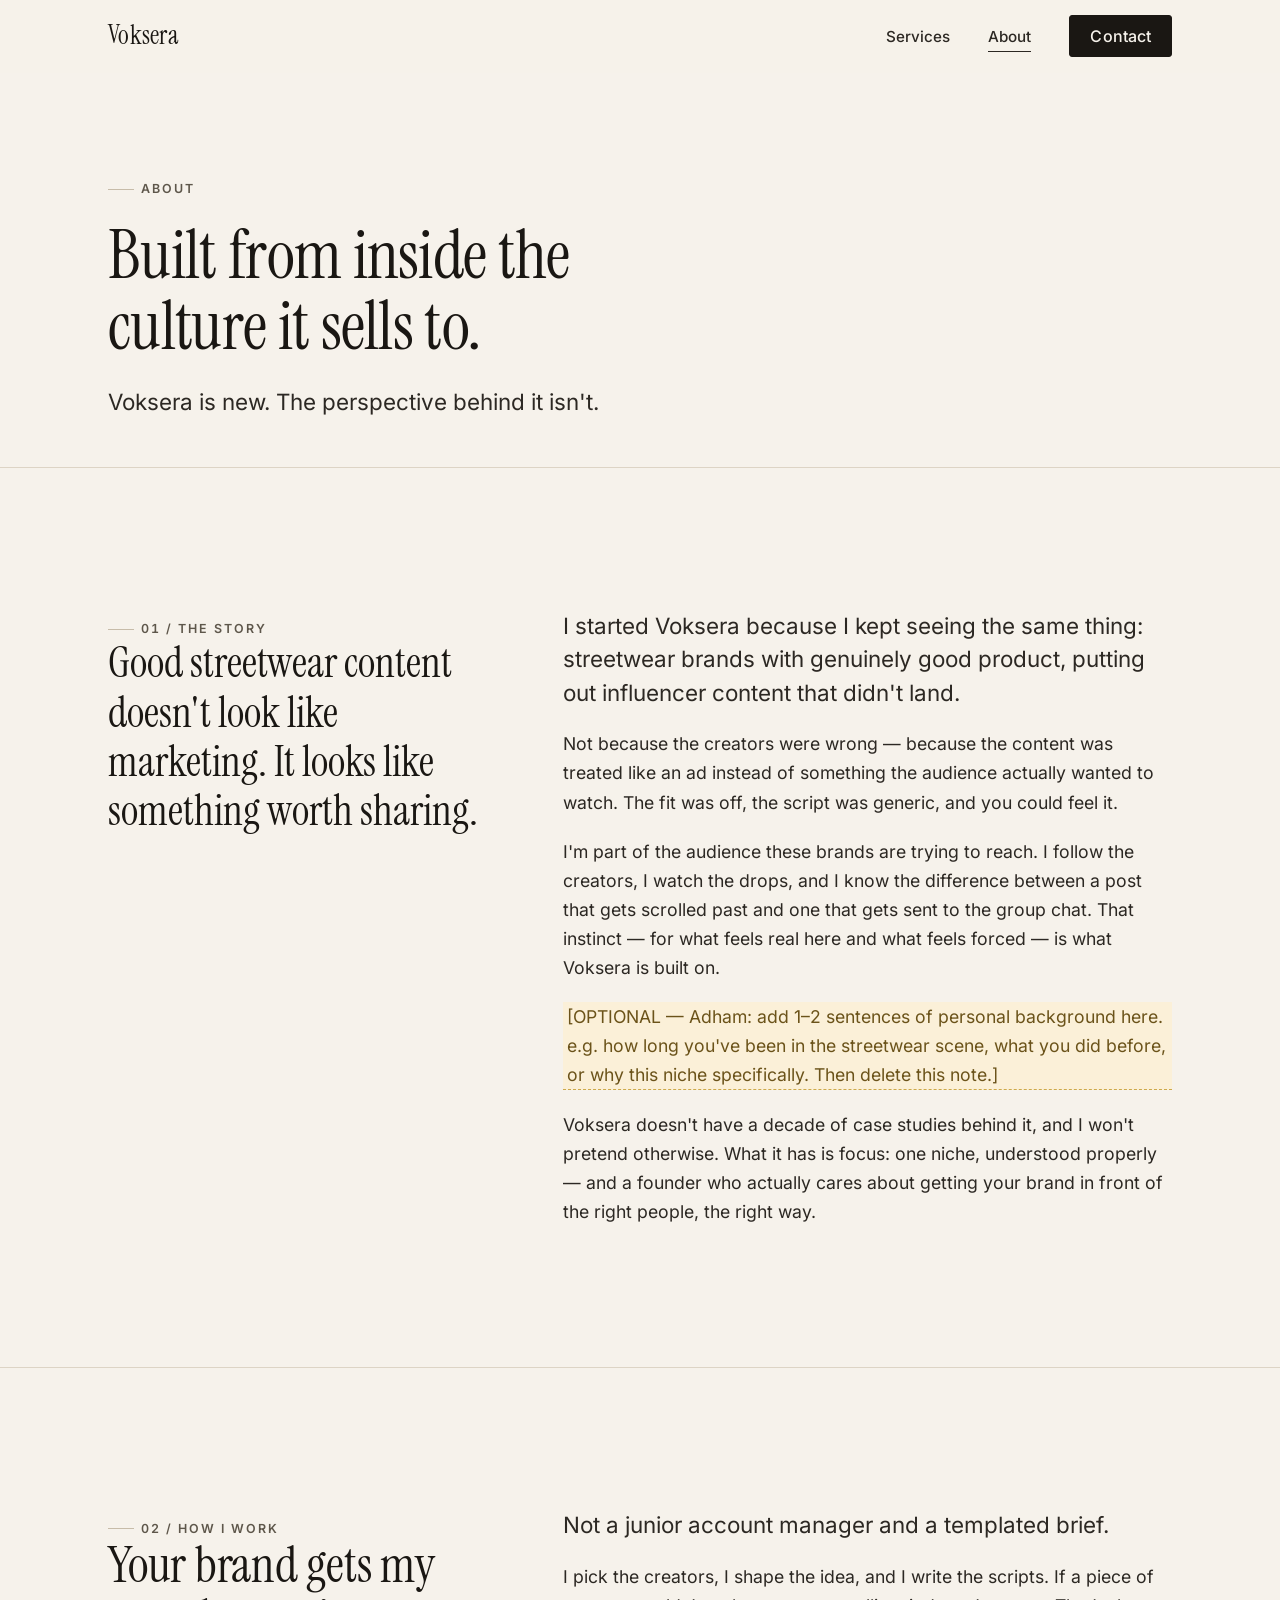
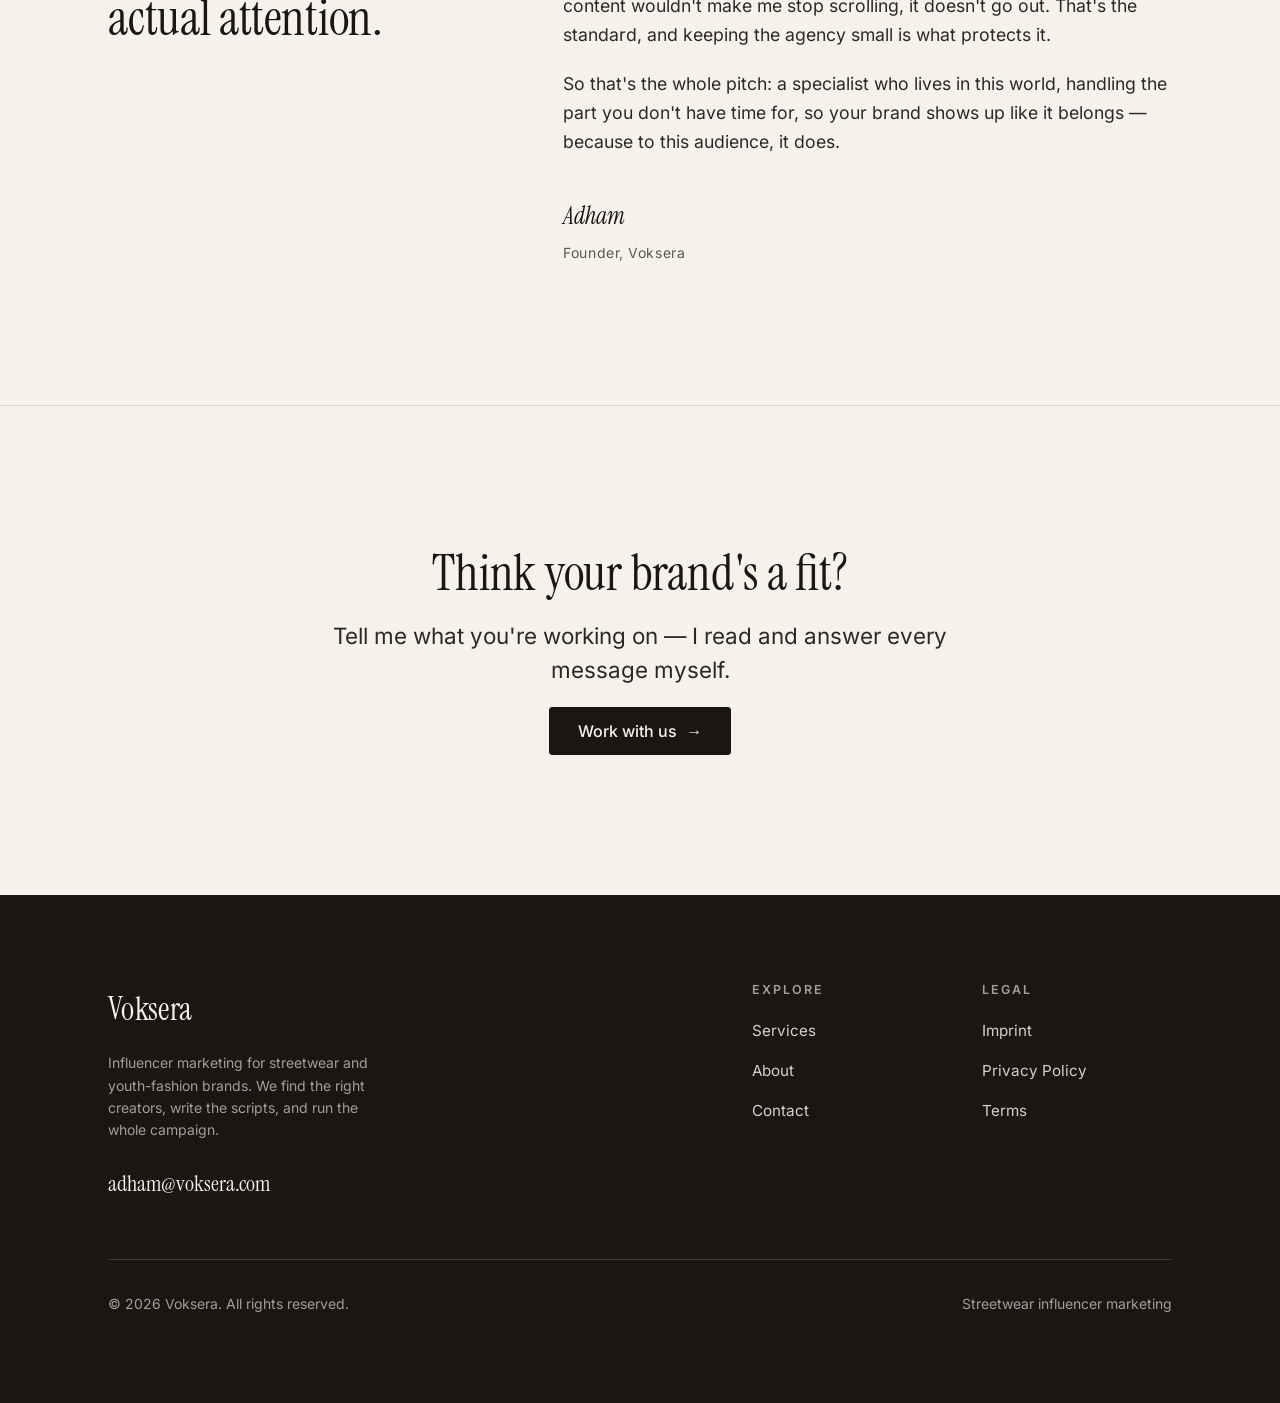
==== about.html @ 1e6b8222 "Build Voksera marketing site Static, dependency-free site (HTML/CSS/JS, no build step) for a streetw" ====
<!DOCTYPE html>
<html lang="en">
<head>
  <meta charset="utf-8">
  <meta name="viewport" content="width=device-width, initial-scale=1">
  <title>About — Voksera</title>
  <meta name="description" content="Voksera is built from inside streetwear culture. The founder's story: a specialist who understands the audience and what makes influencer content actually land.">
  <meta name="theme-color" content="#f6f2eb">
  <link rel="icon" href="assets/favicon.svg" type="image/svg+xml">
  <link rel="canonical" href="https://voksera.com/about.html">

  <meta property="og:type" content="website">
  <meta property="og:site_name" content="Voksera">
  <meta property="og:title" content="About — Voksera">
  <meta property="og:description" content="Built from inside the culture it sells to. The founder's story behind Voksera.">
  <meta property="og:url" content="https://voksera.com/about.html">
  <meta name="twitter:card" content="summary_large_image">
  <meta name="twitter:title" content="About — Voksera">
  <meta name="twitter:description" content="Built from inside the culture it sells to.">

  <link rel="preload" href="fonts/instrument-serif-400.woff2" as="font" type="font/woff2" crossorigin>
  <link rel="preload" href="fonts/inter-variable.woff2" as="font" type="font/woff2" crossorigin>
  <link rel="stylesheet" href="css/styles.css">
</head>
<body>
  <a class="skip-link" href="#main">Skip to content</a>

  <header class="site-header">
    <div class="container">
      <nav class="nav" aria-label="Primary">
        <a class="brand" href="index.html">Voksera</a>
        <ul class="nav-links">
          <li><a href="services.html">Services</a></li>
          <li><a href="about.html" aria-current="page">About</a></li>
          <li><a class="btn" href="index.html#contact">Contact</a></li>
        </ul>
        <button class="nav-toggle" type="button" aria-label="Toggle navigation menu"
                aria-expanded="false" aria-controls="mobile-menu">
          <span></span><span></span><span></span>
        </button>
      </nav>
    </div>
  </header>

  <div class="mobile-menu" id="mobile-menu" aria-hidden="true">
    <nav aria-label="Mobile">
      <ul class="menu-links">
        <li><a href="services.html">Services</a></li>
        <li><a href="about.html">About</a></li>
        <li><a href="index.html#contact">Contact</a></li>
      </ul>
      <a class="btn btn--block" href="index.html#contact">Work with us</a>
      <div class="menu-footer">
        <a href="mailto:adham@voksera.com">adham@voksera.com</a>
        <a href="imprint.html">Imprint</a>
        <a href="privacy.html">Privacy</a>
        <a href="terms.html">Terms</a>
      </div>
    </nav>
  </div>

  <main id="main" tabindex="-1">

    <section class="page-head">
      <div class="container">
        <span class="eyebrow">About</span>
        <h1>Built from inside the culture it sells to.</h1>
        <p class="lead">Voksera is new. The perspective behind it isn't.</p>
      </div>
    </section>

    <!-- The story -->
    <section class="section section--hairline" id="story">
      <div class="container">
        <div class="split">
          <div class="split__aside">
            <span class="eyebrow eyebrow--index">01 / The story</span>
            <p class="pullquote">Good streetwear content doesn't look like marketing. It looks like something worth sharing.</p>
          </div>
          <div class="split__body">
            <p class="lead">
              I started Voksera because I kept seeing the same thing: streetwear
              brands with genuinely good product, putting out influencer content
              that didn't land.
            </p>
            <p>
              Not because the creators were wrong — because the content was treated
              like an ad instead of something the audience actually wanted to watch.
              The fit was off, the script was generic, and you could feel it.
            </p>
            <p>
              I'm part of the audience these brands are trying to reach. I follow
              the creators, I watch the drops, and I know the difference between a
              post that gets scrolled past and one that gets sent to the group chat.
              That instinct — for what feels real here and what feels forced — is
              what Voksera is built on.
            </p>

            <!-- OPTIONAL personalisation. Real specifics here make this page much
                 stronger than any case study. Replace or delete before launch. -->
            <p class="placeholder">[OPTIONAL — Adham: add 1–2 sentences of personal background here. e.g. how long you've been in the streetwear scene, what you did before, or why this niche specifically. Then delete this note.]</p>

            <p>
              Voksera doesn't have a decade of case studies behind it, and I won't
              pretend otherwise. What it has is focus: one niche, understood
              properly — and a founder who actually cares about getting your brand
              in front of the right people, the right way.
            </p>
          </div>
        </div>
      </div>
    </section>

    <!-- The approach -->
    <section class="section section--hairline" id="approach">
      <div class="container">
        <div class="split">
          <div class="split__aside">
            <span class="eyebrow eyebrow--index">02 / How I work</span>
            <h2>Your brand gets my actual attention.</h2>
          </div>
          <div class="split__body">
            <p class="lead">
              Not a junior account manager and a templated brief.
            </p>
            <p>
              I pick the creators, I shape the idea, and I write the scripts. If a
              piece of content wouldn't make me stop scrolling, it doesn't go out.
              That's the standard, and keeping the agency small is what protects it.
            </p>
            <p>
              So that's the whole pitch: a specialist who lives in this world,
              handling the part you don't have time for, so your brand shows up
              like it belongs — because to this audience, it does.
            </p>
            <p class="signature">
              Adham
              <span>Founder, Voksera</span>
            </p>
          </div>
        </div>
      </div>
    </section>

    <!-- CTA -->
    <section class="section section--hairline">
      <div class="container">
        <div class="cta-band">
          <h2>Think your brand's a fit?</h2>
          <p class="lead">Tell me what you're working on — I read and answer every message myself.</p>
          <a class="btn" href="index.html#contact">Work with us <span class="arrow" aria-hidden="true">→</span></a>
        </div>
      </div>
    </section>

  </main>

  <footer class="site-footer">
    <div class="container">
      <div class="footer-top">
        <div class="footer-brand">
          <div class="brand-mark">Voksera</div>
          <p>Influencer marketing for streetwear and youth-fashion brands. We find the right creators, write the scripts, and run the whole campaign.</p>
          <a class="footer-email" href="mailto:adham@voksera.com">adham@voksera.com</a>
        </div>
        <div class="footer-cols">
          <div class="footer-col">
            <h4>Explore</h4>
            <ul>
              <li><a href="services.html">Services</a></li>
              <li><a href="about.html">About</a></li>
              <li><a href="index.html#contact">Contact</a></li>
            </ul>
          </div>
          <div class="footer-col">
            <h4>Legal</h4>
            <ul>
              <li><a href="imprint.html">Imprint</a></li>
              <li><a href="privacy.html">Privacy Policy</a></li>
              <li><a href="terms.html">Terms</a></li>
            </ul>
          </div>
        </div>
      </div>
      <div class="footer-bottom">
        <span>© <span data-year>2026</span> Voksera. All rights reserved.</span>
        <span>Streetwear influencer marketing</span>
      </div>
    </div>
  </footer>

  <script src="js/main.js"></script>
</body>
</html>
---- css/styles.css ----
/* =============================================================================
   Voksera — styles.css
   A single, dependency-free stylesheet. Mobile-first.

   Contents
   1.  Fonts (self-hosted — see /fonts, no third-party CDN for GDPR reasons)
   2.  Design tokens (:root)
   3.  Reset & base
   4.  Typography
   5.  Layout primitives (container, section, eyebrow, rules)
   6.  Buttons & links
   7.  Site header / navigation + mobile menu
   8.  Hero
   9.  Content sections (what / why / how / services / about)
   10. Contact + form
   11. Footer
   12. Accessibility helpers & reduced motion
   ========================================================================== */

/* 1. Fonts ----------------------------------------------------------------- */
/* Self-hosted on purpose: loading fonts from Google's CDN transmits visitor
   IP addresses to Google and is a known GDPR problem in Germany. These files
   live in /fonts and are served from the same origin — no third-party calls. */

@font-face {
  font-family: "Inter";
  font-style: normal;
  font-weight: 100 900;            /* variable font: covers all weights */
  font-display: swap;
  src: url("../fonts/inter-variable.woff2") format("woff2");
}

@font-face {
  font-family: "Instrument Serif";
  font-style: normal;
  font-weight: 400;
  font-display: swap;
  src: url("../fonts/instrument-serif-400.woff2") format("woff2");
}

@font-face {
  font-family: "Instrument Serif";
  font-style: italic;
  font-weight: 400;
  font-display: swap;
  src: url("../fonts/instrument-serif-400-italic.woff2") format("woff2");
}

/* 2. Design tokens --------------------------------------------------------- */
:root {
  /* Colour — warm, light, editorial. One restrained near-black accent. */
  --paper:        #f6f2eb;   /* page background: warm off-white / beige     */
  --paper-2:      #fffdf9;   /* raised surfaces: cards, inputs              */
  --sand:         #ece4d6;   /* subtle alternate fill                       */
  --ink:          #1a1713;   /* near-black (warm): headlines, buttons       */
  --ink-soft:     #2c2823;   /* body copy                                   */
  --muted:        #5e574b;   /* labels, captions, secondary text            */
  --line:         #ddd4c5;   /* hairlines                                   */
  --line-strong:  #c7bca9;

  /* On the dark footer */
  --paper-dim:    rgba(246, 242, 235, 0.62);
  --line-invert:  rgba(246, 242, 235, 0.16);

  /* Type */
  --serif: "Instrument Serif", "Iowan Old Style", "Palatino Linotype", Palatino,
           Georgia, "Times New Roman", serif;
  --sans:  "Inter", -apple-system, BlinkMacSystemFont, "Segoe UI", Roboto,
           Helvetica, Arial, sans-serif;

  /* Spacing & metrics */
  --container:        72rem;   /* 1152px */
  --container-narrow: 46rem;   /* 736px  */
  --gutter:  clamp(1.25rem, 5vw, 2.75rem);
  --section: clamp(4.5rem, 11vw, 9rem);
  --header-h: 4.5rem;
  --radius: 3px;

  /* Fluid type scale */
  --fs-display: clamp(2.85rem, 1.7rem + 5.6vw, 6rem);
  --fs-h1:      clamp(2.4rem, 1.6rem + 3.6vw, 4.25rem);
  --fs-h2:      clamp(1.95rem, 1.4rem + 2.4vw, 3.1rem);
  --fs-h3:      clamp(1.2rem, 1.05rem + 0.6vw, 1.45rem);
  --fs-lead:    clamp(1.15rem, 1.02rem + 0.6vw, 1.4rem);
  --fs-body:    clamp(1rem, 0.97rem + 0.18vw, 1.1rem);
  --fs-small:   0.875rem;
  --fs-eyebrow: 0.78rem;
  --numeral:    clamp(2.5rem, 1.8rem + 3vw, 3.75rem);
}

/* 3. Reset & base ---------------------------------------------------------- */
*, *::before, *::after { box-sizing: border-box; }

* { margin: 0; }

html {
  -webkit-text-size-adjust: 100%;
  scroll-behavior: smooth;
  text-size-adjust: 100%;
}

body {
  font-family: var(--sans);
  font-size: var(--fs-body);
  line-height: 1.65;
  color: var(--ink-soft);
  background: var(--paper);
  -webkit-font-smoothing: antialiased;
  -moz-osx-font-smoothing: grayscale;
  overflow-x: hidden;            /* belt-and-braces against side scroll */
  text-rendering: optimizeLegibility;
  font-feature-settings: "kern", "liga", "calt";
}

img, svg, video { display: block; max-width: 100%; height: auto; }

/* Anything we jump to clears the sticky header */
[id] { scroll-margin-top: calc(var(--header-h) + clamp(0.5rem, 2vw, 1.5rem)); }

/* 4. Typography ------------------------------------------------------------ */
h1, h2, h3, h4 {
  font-weight: 400;
  line-height: 1.08;
  color: var(--ink);
  overflow-wrap: break-word;
}

.display {
  font-family: var(--serif);
  font-size: var(--fs-display);
  line-height: 1.0;
  letter-spacing: -0.01em;
}

h1 { font-family: var(--serif); font-size: var(--fs-h1); letter-spacing: -0.01em; line-height: 1.04; }
h2 { font-family: var(--serif); font-size: var(--fs-h2); letter-spacing: -0.005em; line-height: 1.06; }
h3 { font-family: var(--sans); font-size: var(--fs-h3); font-weight: 600; line-height: 1.25; letter-spacing: -0.01em; }

p { overflow-wrap: break-word; }

.lead {
  font-size: var(--fs-lead);
  line-height: 1.5;
  color: var(--ink-soft);
}

.muted { color: var(--muted); }

strong, b { font-weight: 600; }
em { font-style: italic; }

/* 5. Layout primitives ----------------------------------------------------- */
.container {
  width: 100%;
  max-width: var(--container);
  margin-inline: auto;
  padding-inline: var(--gutter);
}

.container--narrow { max-width: var(--container-narrow); }

.section { padding-block: var(--section); }
.section--tight { padding-block: clamp(3rem, 7vw, 5.5rem); }
.section--hairline { border-top: 1px solid var(--line); }
.section--sand { background: var(--sand); }

/* Eyebrow / kicker label */
.eyebrow {
  display: inline-flex;
  align-items: center;
  gap: 0.6em;
  font-size: var(--fs-eyebrow);
  font-weight: 600;
  letter-spacing: 0.16em;
  text-transform: uppercase;
  color: var(--muted);
}
.eyebrow::before {
  content: "";
  width: 1.6rem;
  height: 1px;
  background: var(--line-strong);
}
.eyebrow--index { font-variant-numeric: tabular-nums; }

/* Section header block (label + heading), used across pages */
.section-head { max-width: 38ch; }
.section-head .eyebrow { margin-bottom: 1.25rem; }
.section-head h2 + p { margin-top: 1.25rem; }

.hr {
  border: 0;
  border-top: 1px solid var(--line);
  margin-block: 0;
}

/* 6. Buttons & links ------------------------------------------------------- */
a { color: inherit; }

.text-link {
  color: var(--ink);
  text-decoration: underline;
  text-decoration-thickness: 1px;
  text-underline-offset: 0.18em;
  text-decoration-color: var(--line-strong);
  transition: text-decoration-color 0.2s ease, color 0.2s ease;
}
.text-link:hover { text-decoration-color: currentColor; }

.btn {
  display: inline-flex;
  align-items: center;
  justify-content: center;
  gap: 0.55em;
  min-height: 3rem;                 /* comfortable tap target */
  padding: 0.9em 1.7em;
  font-family: var(--sans);
  font-size: 1rem;
  font-weight: 500;
  line-height: 1;
  letter-spacing: 0.005em;
  text-decoration: none;
  white-space: nowrap;
  color: var(--paper);
  background: var(--ink);
  border: 1px solid var(--ink);
  border-radius: var(--radius);
  cursor: pointer;
  transition: transform 0.15s ease, background-color 0.2s ease,
              color 0.2s ease, box-shadow 0.2s ease;
}
.btn:hover {
  background: #322c25;
  border-color: #322c25;
  transform: translateY(-1px);
  box-shadow: 0 8px 22px -12px rgba(26, 23, 19, 0.55);
}
.btn:active { transform: translateY(0); }

.btn--ghost {
  color: var(--ink);
  background: transparent;
  border-color: var(--line-strong);
  box-shadow: none;
}
.btn--ghost:hover {
  background: transparent;
  border-color: var(--ink);
  color: var(--ink);
  box-shadow: none;
}

.btn--block { width: 100%; }

.btn .arrow { transition: transform 0.2s ease; }
.btn:hover .arrow { transform: translateX(3px); }

/* Inline "→" link used under sections */
.cta-inline {
  display: inline-flex;
  align-items: center;
  gap: 0.5em;
  font-weight: 500;
  color: var(--ink);
  text-decoration: none;
}
.cta-inline .arrow { transition: transform 0.2s ease; }
.cta-inline:hover .arrow { transform: translateX(4px); }
.cta-inline span:first-child {
  border-bottom: 1px solid var(--line-strong);
  padding-bottom: 2px;
  transition: border-color 0.2s ease;
}
.cta-inline:hover span:first-child { border-color: var(--ink); }

/* 7. Header / nav ---------------------------------------------------------- */
.site-header {
  position: sticky;
  top: 0;
  z-index: 100;
  background: var(--paper);   /* fallback for browsers without color-mix */
  background: color-mix(in srgb, var(--paper) 82%, transparent);
  -webkit-backdrop-filter: saturate(180%) blur(12px);
  backdrop-filter: saturate(180%) blur(12px);
  border-bottom: 1px solid transparent;
  transition: border-color 0.25s ease, background-color 0.25s ease;
}
.site-header.is-scrolled {
  border-bottom-color: var(--line);
  background: color-mix(in srgb, var(--paper) 92%, transparent);
}

.nav {
  display: flex;
  align-items: center;
  justify-content: space-between;
  min-height: var(--header-h);
  gap: 1rem;
}

.brand {
  font-family: var(--serif);
  font-size: 1.6rem;
  line-height: 1;
  letter-spacing: 0.01em;
  color: var(--ink);
  text-decoration: none;
  padding-block: 0.25rem;        /* taller hit area */
}
.brand:hover { color: var(--ink); }

.nav-links {
  display: none;                 /* hidden on mobile; shown ≥768px */
  align-items: center;
  gap: clamp(1.5rem, 3vw, 2.75rem);
  list-style: none;
  padding: 0;
}
.nav-links a:not(.btn) {
  font-size: 0.95rem;
  font-weight: 500;
  color: var(--ink-soft);
  text-decoration: none;
  padding-block: 0.5rem;
  position: relative;
  transition: color 0.2s ease;
}
.nav-links a:not(.btn)::after {
  content: "";
  position: absolute;
  left: 0;
  bottom: 0.15rem;
  width: 100%;
  height: 1px;
  background: currentColor;
  transform: scaleX(0);
  transform-origin: left;
  transition: transform 0.25s ease;
}
.nav-links a:not(.btn):hover { color: var(--ink); }
.nav-links a:not(.btn):hover::after,
.nav-links a[aria-current="page"]::after { transform: scaleX(1); }
.nav-links .btn { padding: 0.65em 1.25em; min-height: 2.6rem; }

/* Hamburger */
.nav-toggle {
  display: inline-flex;
  flex-direction: column;
  justify-content: center;
  gap: 5px;
  width: 2.75rem;
  height: 2.75rem;
  padding: 0;
  background: transparent;
  border: 0;
  cursor: pointer;
  color: var(--ink);
}
.nav-toggle span {
  display: block;
  width: 24px;
  height: 1.5px;
  margin-inline: auto;
  background: currentColor;
  transition: transform 0.3s ease, opacity 0.2s ease;
}
body.menu-open { overflow: hidden; }   /* lock background scroll while menu is open */
body.menu-open .nav-toggle span:nth-child(1) { transform: translateY(6.5px) rotate(45deg); }
body.menu-open .nav-toggle span:nth-child(2) { opacity: 0; }
body.menu-open .nav-toggle span:nth-child(3) { transform: translateY(-6.5px) rotate(-45deg); }

/* Mobile menu overlay */
.mobile-menu {
  position: fixed;
  inset: 0;
  z-index: 90;
  display: flex;
  flex-direction: column;
  padding: calc(var(--header-h) + 2rem) var(--gutter) 2.5rem;
  background: var(--paper);
  opacity: 0;
  visibility: hidden;
  transform: translateY(-0.5rem);
  transition: opacity 0.28s ease, transform 0.28s ease, visibility 0s linear 0.28s;
  overflow-y: auto;
}
body.menu-open .mobile-menu {
  opacity: 1;
  visibility: visible;
  transform: translateY(0);
  transition: opacity 0.28s ease, transform 0.28s ease;
}
.mobile-menu nav { display: flex; flex-direction: column; flex: 1 1 auto; }
.mobile-menu ul { list-style: none; padding: 0; }
.mobile-menu .menu-links a {
  display: block;
  font-family: var(--serif);
  font-size: clamp(2rem, 9vw, 2.75rem);
  line-height: 1.1;
  color: var(--ink);
  text-decoration: none;
  padding: 0.4em 0;
  border-bottom: 1px solid var(--line);
}
.mobile-menu .menu-footer {
  margin-top: auto;
  padding-top: 2rem;
  display: flex;
  flex-wrap: wrap;
  gap: 0.5rem 1.5rem;
  font-size: var(--fs-small);
  color: var(--muted);
}
.mobile-menu .menu-footer a { color: var(--muted); text-decoration: none; }
.mobile-menu .menu-footer a:hover { color: var(--ink); }
.mobile-menu .btn { margin-top: 1.75rem; }

/* 8. Hero ------------------------------------------------------------------ */
.hero { padding-block: clamp(3.5rem, 9vw, 7.5rem) var(--section); }
.hero .eyebrow { margin-bottom: 1.5rem; }
.hero h1 {
  font-family: var(--serif);
  font-size: var(--fs-display);
  line-height: 1.0;
  letter-spacing: -0.015em;
  max-width: 16ch;
}
.hero .lead {
  margin-top: 1.75rem;
  max-width: 46ch;
  color: var(--ink-soft);
}
.hero-actions {
  margin-top: 2.5rem;
  display: flex;
  flex-wrap: wrap;
  align-items: center;
  gap: 1rem 1.5rem;
}
.hero-meta {
  margin-top: clamp(3rem, 8vw, 5rem);
  padding-top: 1.5rem;
  border-top: 1px solid var(--line);
  display: flex;
  flex-wrap: wrap;
  gap: 0.75rem 2rem;
  font-size: var(--fs-small);
  letter-spacing: 0.04em;
  color: var(--muted);
}
.hero-meta span { display: inline-flex; align-items: center; gap: 0.6em; }
.hero-meta span::before {
  content: "";
  width: 5px; height: 5px;
  border-radius: 50%;
  background: var(--line-strong);
}

/* 9. Content sections ------------------------------------------------------ */

/* Generic two-column "label left / content right" editorial split */
.split {
  display: grid;
  gap: clamp(2rem, 5vw, 4rem);
}
.split__aside .lead { margin-top: 1.25rem; }
.split__body > * + * { margin-top: 1.25rem; }

/* Inline list of inclusions */
.tags {
  display: flex;
  flex-wrap: wrap;
  gap: 0.6rem;
  list-style: none;
  padding: 0;
  margin-top: 0.5rem;
}
.tags li {
  font-size: var(--fs-small);
  font-weight: 500;
  color: var(--ink);
  padding: 0.45rem 0.9rem;
  border: 1px solid var(--line);
  border-radius: 999px;
  background: var(--paper-2);
}

/* "Why" — numbered editorial columns */
.why-grid {
  display: grid;
  gap: clamp(2.25rem, 5vw, 3rem);
  margin-top: clamp(2.5rem, 6vw, 4rem);
}
.why-item { display: flex; flex-direction: column; gap: 0.9rem; padding-top: 1.5rem; border-top: 1px solid var(--line); }
.why-item h3 { color: var(--ink); }
.why-item p { color: var(--ink-soft); }

/* "How it works" — numbered steps */
.steps {
  display: grid;
  gap: clamp(2rem, 4vw, 2.5rem);
  margin-top: clamp(2.5rem, 6vw, 4rem);
  list-style: none;
  padding: 0;
  margin-left: 0;
}
.step { padding-top: 1.5rem; border-top: 1px solid var(--ink); }
.step .num {
  font-family: var(--serif);
  font-size: var(--numeral);
  line-height: 1;
  color: var(--ink);
  font-variant-numeric: tabular-nums;
  display: block;
  margin-bottom: 1rem;
}
.step h3 { margin-bottom: 0.5rem; }
.step p { color: var(--ink-soft); }

/* Services — offering rows */
.offer {
  display: grid;
  gap: 0;
  margin-top: clamp(2rem, 5vw, 3rem);
}
.offer__row {
  display: grid;
  gap: 0.6rem 3rem;
  padding-block: clamp(1.75rem, 4vw, 2.5rem);
  border-top: 1px solid var(--line);
}
.offer__row:last-child { border-bottom: 1px solid var(--line); }
.offer__row .num {
  font-size: var(--fs-eyebrow);
  font-weight: 600;
  letter-spacing: 0.16em;
  color: var(--muted);
  font-variant-numeric: tabular-nums;
  padding-top: 0.35rem;
}
.offer__row h3 { color: var(--ink); }
.offer__row p { color: var(--ink-soft); max-width: 56ch; }

/* Generic prose block (about, legal) */
.prose { max-width: var(--container-narrow); }
.prose > * + * { margin-top: 1.25rem; }
.prose h2 { margin-top: 2.5rem; }
.prose h3 { margin-top: 2rem; margin-bottom: -0.25rem; }
.prose p, .prose li { color: var(--ink-soft); }
.prose ul, .prose ol { padding-left: 1.25rem; }
.prose li + li { margin-top: 0.5rem; }
.prose a { color: var(--ink); text-underline-offset: 0.18em; }

/* About — signature */
.signature {
  font-family: var(--serif);
  font-style: italic;
  font-size: 1.5rem;
  color: var(--ink);
  margin-top: 2.5rem;
}
.signature span { display: block; font-style: normal; font-size: var(--fs-small); font-family: var(--sans); color: var(--muted); margin-top: 0.35rem; letter-spacing: 0.04em; }

/* Pull quote */
.pullquote {
  font-family: var(--serif);
  font-size: clamp(1.6rem, 1.1rem + 2.2vw, 2.6rem);
  line-height: 1.18;
  color: var(--ink);
  max-width: 22ch;
}

/* 10. Contact + form ------------------------------------------------------- */
.contact-grid { display: grid; gap: clamp(2.5rem, 6vw, 4.5rem); align-items: start; }
.contact-aside .lead { margin-top: 1.25rem; max-width: 34ch; }
.contact-direct {
  margin-top: 2rem;
  padding-top: 1.5rem;
  border-top: 1px solid var(--line);
}
.contact-direct .label {
  font-size: var(--fs-eyebrow);
  font-weight: 600;
  letter-spacing: 0.16em;
  text-transform: uppercase;
  color: var(--muted);
  display: block;
  margin-bottom: 0.5rem;
}
.contact-direct a {
  font-family: var(--serif);
  font-size: clamp(1.35rem, 1.1rem + 1.4vw, 1.9rem);
  color: var(--ink);
  text-decoration: none;
  word-break: break-word;
}
.contact-direct a:hover { text-decoration: underline; text-underline-offset: 0.15em; }

.form { display: grid; gap: 1.1rem; }
.form-row { display: grid; gap: 1.1rem; }   /* fields stack on mobile, side-by-side on wide screens */
.field { display: grid; gap: 0.4rem; }
.field label {
  font-size: var(--fs-small);
  font-weight: 500;
  color: var(--ink);
}
.field label .req { color: var(--muted); font-weight: 400; }
.field input,
.field textarea {
  width: 100%;
  min-height: 3rem;
  padding: 0.8rem 0.95rem;
  font-family: var(--sans);
  font-size: 1rem;            /* ≥16px stops iOS zoom-on-focus */
  line-height: 1.5;
  color: var(--ink);
  background: var(--paper-2);
  border: 1px solid var(--line-strong);
  border-radius: var(--radius);
  transition: border-color 0.2s ease, box-shadow 0.2s ease;
  -webkit-appearance: none;
  appearance: none;
}
.field textarea { min-height: 8.5rem; resize: vertical; }
.field input::placeholder,
.field textarea::placeholder { color: #9a9082; }
.field input:focus,
.field textarea:focus {
  outline: none;
  border-color: var(--ink);
  box-shadow: 0 0 0 3px rgba(26, 23, 19, 0.12);
}
.form .btn { margin-top: 0.5rem; width: 100%; }   /* full-width on mobile; becomes auto ≥768px */

/* Honeypot — hide from humans, leave for bots (clip pattern: no off-screen overflow) */
.hp {
  position: absolute;
  width: 1px; height: 1px;
  padding: 0; margin: -1px;
  overflow: hidden;
  clip: rect(0, 0, 0, 0);
  white-space: nowrap;
  border: 0;
}

/* Form status message (shown by JS) */
.form-status {
  margin-top: 0.25rem;
  padding: 0.9rem 1.1rem;
  border-radius: var(--radius);
  font-size: var(--fs-small);
  line-height: 1.5;
  border: 1px solid var(--line);
}
.form-status[hidden] { display: none; }
.form-status.is-success { background: #eef3ec; border-color: #c9d8c2; color: #2f4a2c; }
.form-status.is-error   { background: #f7eee9; border-color: #e2c7b8; color: #6b3a25; }
.form-status.is-info    { background: var(--paper-2); border-color: var(--line-strong); color: var(--ink-soft); }

/* 11. Footer --------------------------------------------------------------- */
.site-footer {
  background: var(--ink);
  color: var(--paper);
  padding-block: clamp(3.5rem, 8vw, 5.5rem);
}
.footer-top {
  display: grid;
  gap: clamp(2.5rem, 6vw, 3.5rem);
  padding-bottom: clamp(2.5rem, 6vw, 3.5rem);
  border-bottom: 1px solid var(--line-invert);
}
.footer-brand .brand-mark {
  font-family: var(--serif);
  font-size: 2rem;
  color: var(--paper);
  letter-spacing: 0.01em;
}
.footer-brand p {
  margin-top: 1rem;
  max-width: 30ch;
  color: var(--paper-dim);
  font-size: var(--fs-small);
  line-height: 1.6;
}
.footer-brand .footer-email {
  display: inline-block;
  margin-top: 1.5rem;
  font-family: var(--serif);
  font-size: 1.4rem;
  color: var(--paper);
  text-decoration: none;
  word-break: break-word;
}
.footer-brand .footer-email:hover { text-decoration: underline; text-underline-offset: 0.15em; }

.footer-cols { display: grid; gap: 2.5rem; }
.footer-col h4 {
  font-family: var(--sans);
  font-size: var(--fs-eyebrow);
  font-weight: 600;
  letter-spacing: 0.16em;
  text-transform: uppercase;
  color: var(--paper-dim);
  margin-bottom: 1.1rem;
}
.footer-col ul { list-style: none; padding: 0; display: grid; gap: 0.7rem; }
.footer-col a {
  color: var(--paper);
  text-decoration: none;
  font-size: 0.95rem;
  opacity: 0.85;
  transition: opacity 0.2s ease;
}
.footer-col a:hover { opacity: 1; text-decoration: underline; text-underline-offset: 0.18em; }

.footer-bottom {
  display: flex;
  flex-wrap: wrap;
  gap: 0.75rem 1.5rem;
  justify-content: space-between;
  align-items: center;
  padding-top: 2rem;
  font-size: var(--fs-small);
  color: var(--paper-dim);
}
.footer-bottom > span:last-child { color: var(--paper-dim); }

/* Build note callout on template (legal) pages */
.build-note {
  display: flex;
  gap: 0.75rem;
  margin-bottom: clamp(2rem, 5vw, 3rem);
  padding: 1rem 1.15rem;
  border: 1px dashed var(--line-strong);
  border-radius: var(--radius);
  background: var(--paper-2);
  font-size: var(--fs-small);
  line-height: 1.55;
  color: var(--muted);
}
.build-note strong { color: var(--ink); }
.placeholder {
  background: #fbf0d8;
  border-bottom: 1px dashed #cda94a;
  padding: 0 0.2em;
  font-style: normal;
  color: #6b531a;
  overflow-wrap: break-word;   /* long placeholder sentences must wrap, never overflow */
}

/* Centered call-to-action band (sub-pages) */
.cta-band {
  max-width: 48rem;
  margin-inline: auto;
  text-align: center;
  display: grid;
  gap: 1.25rem;
  justify-items: center;
}
.cta-band .lead { max-width: 44ch; }

.page-head { padding-block: clamp(3.5rem, 9vw, 6rem) clamp(2rem, 5vw, 3rem); }
.page-head .eyebrow { margin-bottom: 1.25rem; }
.page-head h1 { max-width: 18ch; }
.page-head .lead { margin-top: 1.5rem; max-width: 50ch; }

/* 12. Accessibility helpers ------------------------------------------------ */
.skip-link {
  position: absolute;
  left: 0.5rem;
  top: -100%;
  z-index: 200;
  padding: 0.75rem 1.1rem;
  background: var(--ink);
  color: var(--paper);
  border-radius: var(--radius);
  text-decoration: none;
  transition: top 0.2s ease;
}
.skip-link:focus { top: 0.5rem; }

.visually-hidden {
  position: absolute !important;
  width: 1px; height: 1px;
  padding: 0; margin: -1px;
  overflow: hidden;
  clip: rect(0, 0, 0, 0);
  white-space: nowrap;
  border: 0;
}

:where(a, button, input, textarea, [tabindex]):focus-visible {
  outline: 2px solid var(--ink);
  outline-offset: 2px;
  border-radius: 2px;
}
.site-footer :focus-visible { outline-color: var(--paper); }

/* =============================================================================
   Responsive — mobile-first; the rules above are the small-screen baseline.
   ========================================================================== */

/* ≥600px — small tablets / large phones landscape */
@media (min-width: 600px) {
  .why-grid { grid-template-columns: repeat(2, minmax(0, 1fr)); }
  .footer-cols { grid-template-columns: repeat(2, minmax(0, 1fr)); max-width: 22rem; }
  .offer__row { grid-template-columns: auto 1fr; }
}

/* ≥768px — tablet: real nav appears, layouts go multi-column */
@media (min-width: 768px) {
  .nav-toggle { display: none; }
  .nav-links { display: flex; }
  .mobile-menu { display: none; }

  .split { grid-template-columns: minmax(0, 0.9fr) minmax(0, 1.4fr); }
  .split__aside { position: sticky; top: calc(var(--header-h) + 2rem); }

  .steps { grid-template-columns: repeat(2, minmax(0, 1fr)); }

  .contact-grid { grid-template-columns: minmax(0, 1fr) minmax(0, 1.2fr); }
  .contact-aside { position: sticky; top: calc(var(--header-h) + 2rem); }
  .form .btn { width: auto; justify-self: start; padding-inline: 2.25rem; }

  .footer-top { grid-template-columns: minmax(0, 1.4fr) minmax(0, 1fr); }
  .footer-cols { grid-template-columns: repeat(2, minmax(0, 1fr)); max-width: none; }
}

/* ≥1024px — laptop: widest layouts */
@media (min-width: 1024px) {
  .why-grid { grid-template-columns: repeat(3, minmax(0, 1fr)); }
  .steps { grid-template-columns: repeat(4, minmax(0, 1fr)); }
  .form-row { grid-template-columns: 1fr 1fr; }
}

/* ≥1440px — large desktop: a touch more air, container already capped */
@media (min-width: 1440px) {
  :root { --section: clamp(6rem, 9vw, 10rem); }
}

/* Hover-capable pointers only — avoid sticky-hover on touch */
@media (hover: none) {
  .btn:hover { transform: none; box-shadow: none; background: var(--ink); border-color: var(--ink); }
}

/* Reduced motion */
@media (prefers-reduced-motion: reduce) {
  html { scroll-behavior: auto; }
  *, *::before, *::after {
    animation-duration: 0.001ms !important;
    animation-iteration-count: 1 !important;
    transition-duration: 0.001ms !important;
    scroll-behavior: auto !important;
  }
}
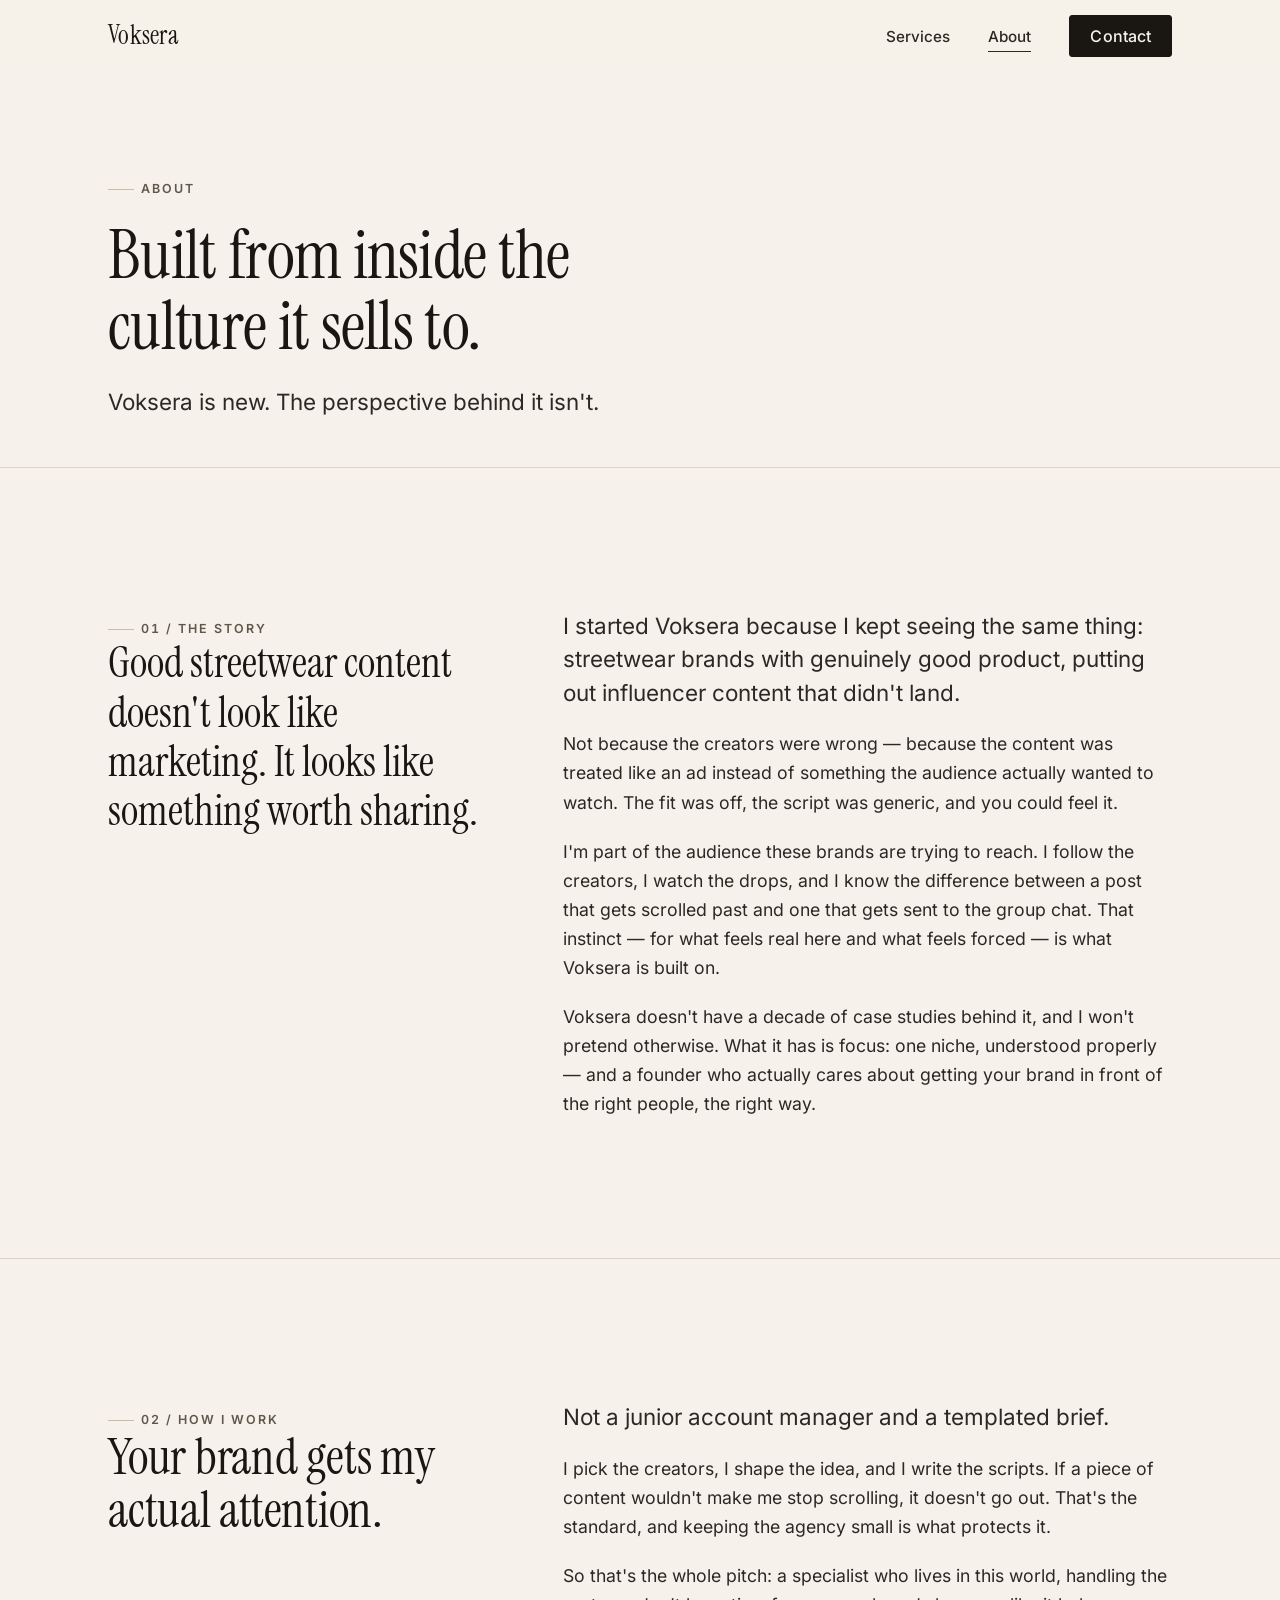
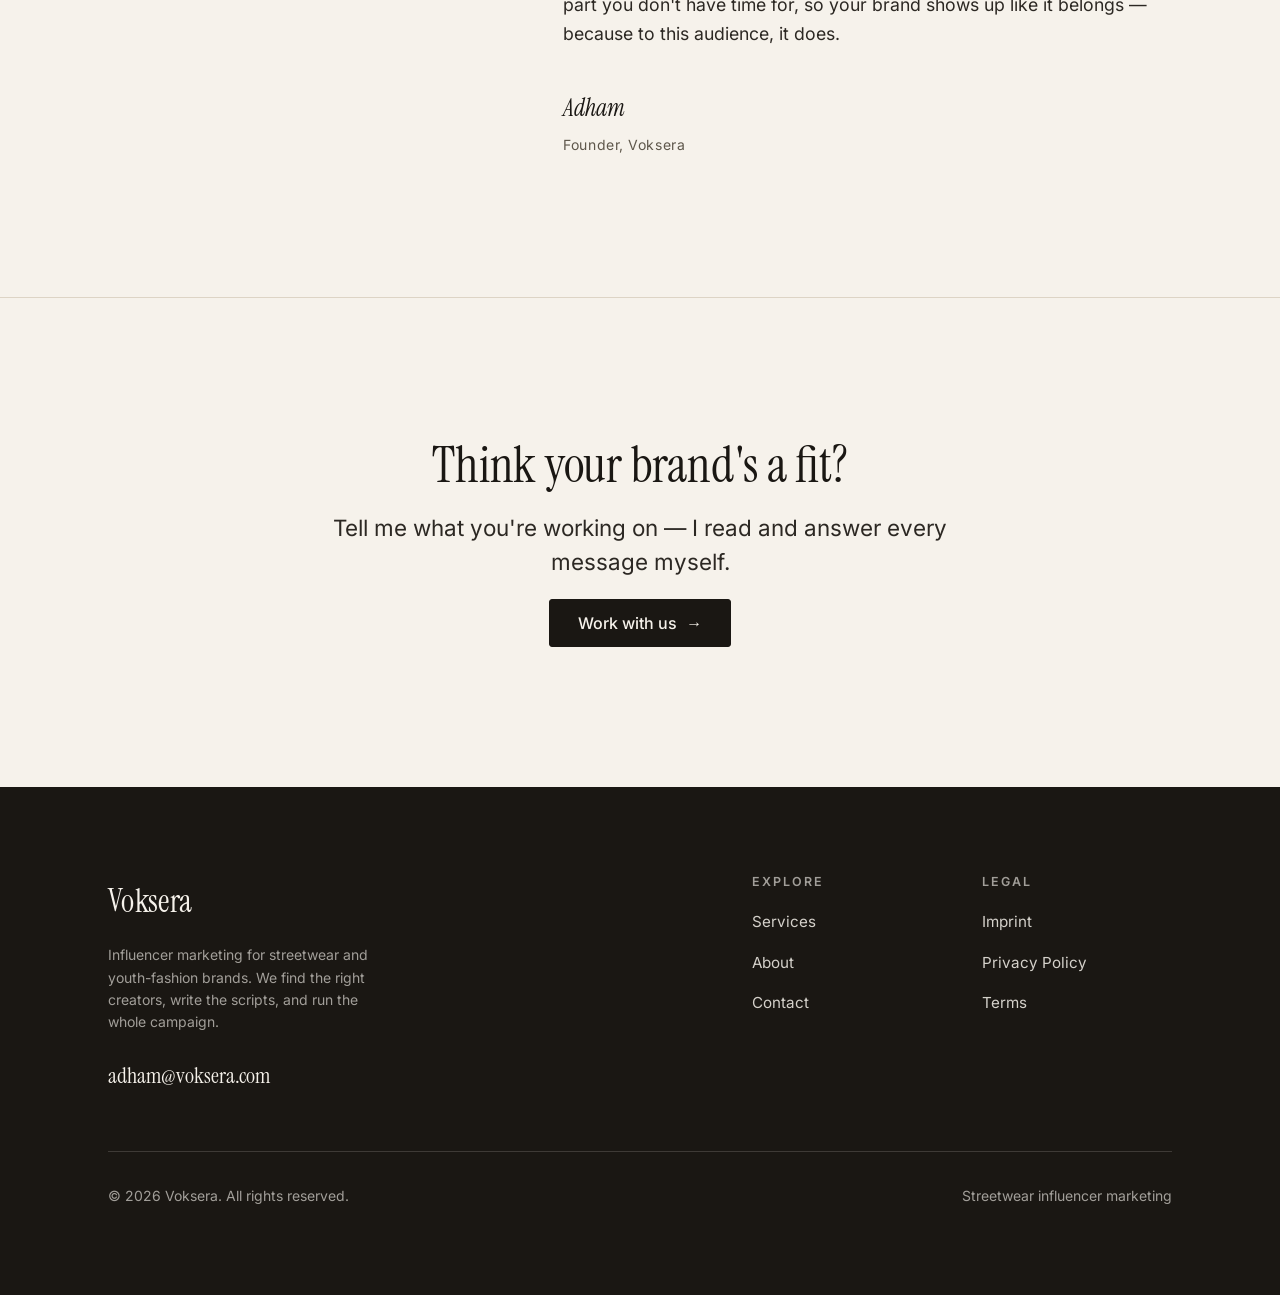
==== commit d3296829: "Add 404 page, sitemap, robots.txt; hide About placeholder - 404.html: branded not-found page (root-r" ====
--- a/about.html
+++ b/about.html
@@ -96,9 +96,10 @@
               what Voksera is built on.
             </p>
 
-            <!-- OPTIONAL personalisation. Real specifics here make this page much
-                 stronger than any case study. Replace or delete before launch. -->
-            <p class="placeholder">[OPTIONAL — Adham: add 1–2 sentences of personal background here. e.g. how long you've been in the streetwear scene, what you did before, or why this niche specifically. Then delete this note.]</p>
+            <!-- OPTIONAL (hidden from visitors): to make this page even stronger than
+                 any case study, add 1–2 sentences of personal background here — e.g. how
+                 long Adham has been in the streetwear scene, what he did before, or why
+                 this niche. Add it as a <p>…</p> right below this comment when ready. -->
 
             <p>
               Voksera doesn't have a decade of case studies behind it, and I won't
--- a/css/styles.css
+++ b/css/styles.css
@@ -546,6 +546,7 @@
 .prose > * + * { margin-top: 1.25rem; }
 .prose h2 { margin-top: 2.5rem; }
 .prose h3 { margin-top: 2rem; margin-bottom: -0.25rem; }
+.prose h4 { margin-top: 1.5rem; margin-bottom: -0.5rem; font-family: var(--sans); font-weight: 600; font-size: 1.05rem; line-height: 1.4; color: var(--ink); }
 .prose p, .prose li { color: var(--ink-soft); }
 .prose ul, .prose ol { padding-left: 1.25rem; }
 .prose li + li { margin-top: 0.5rem; }
